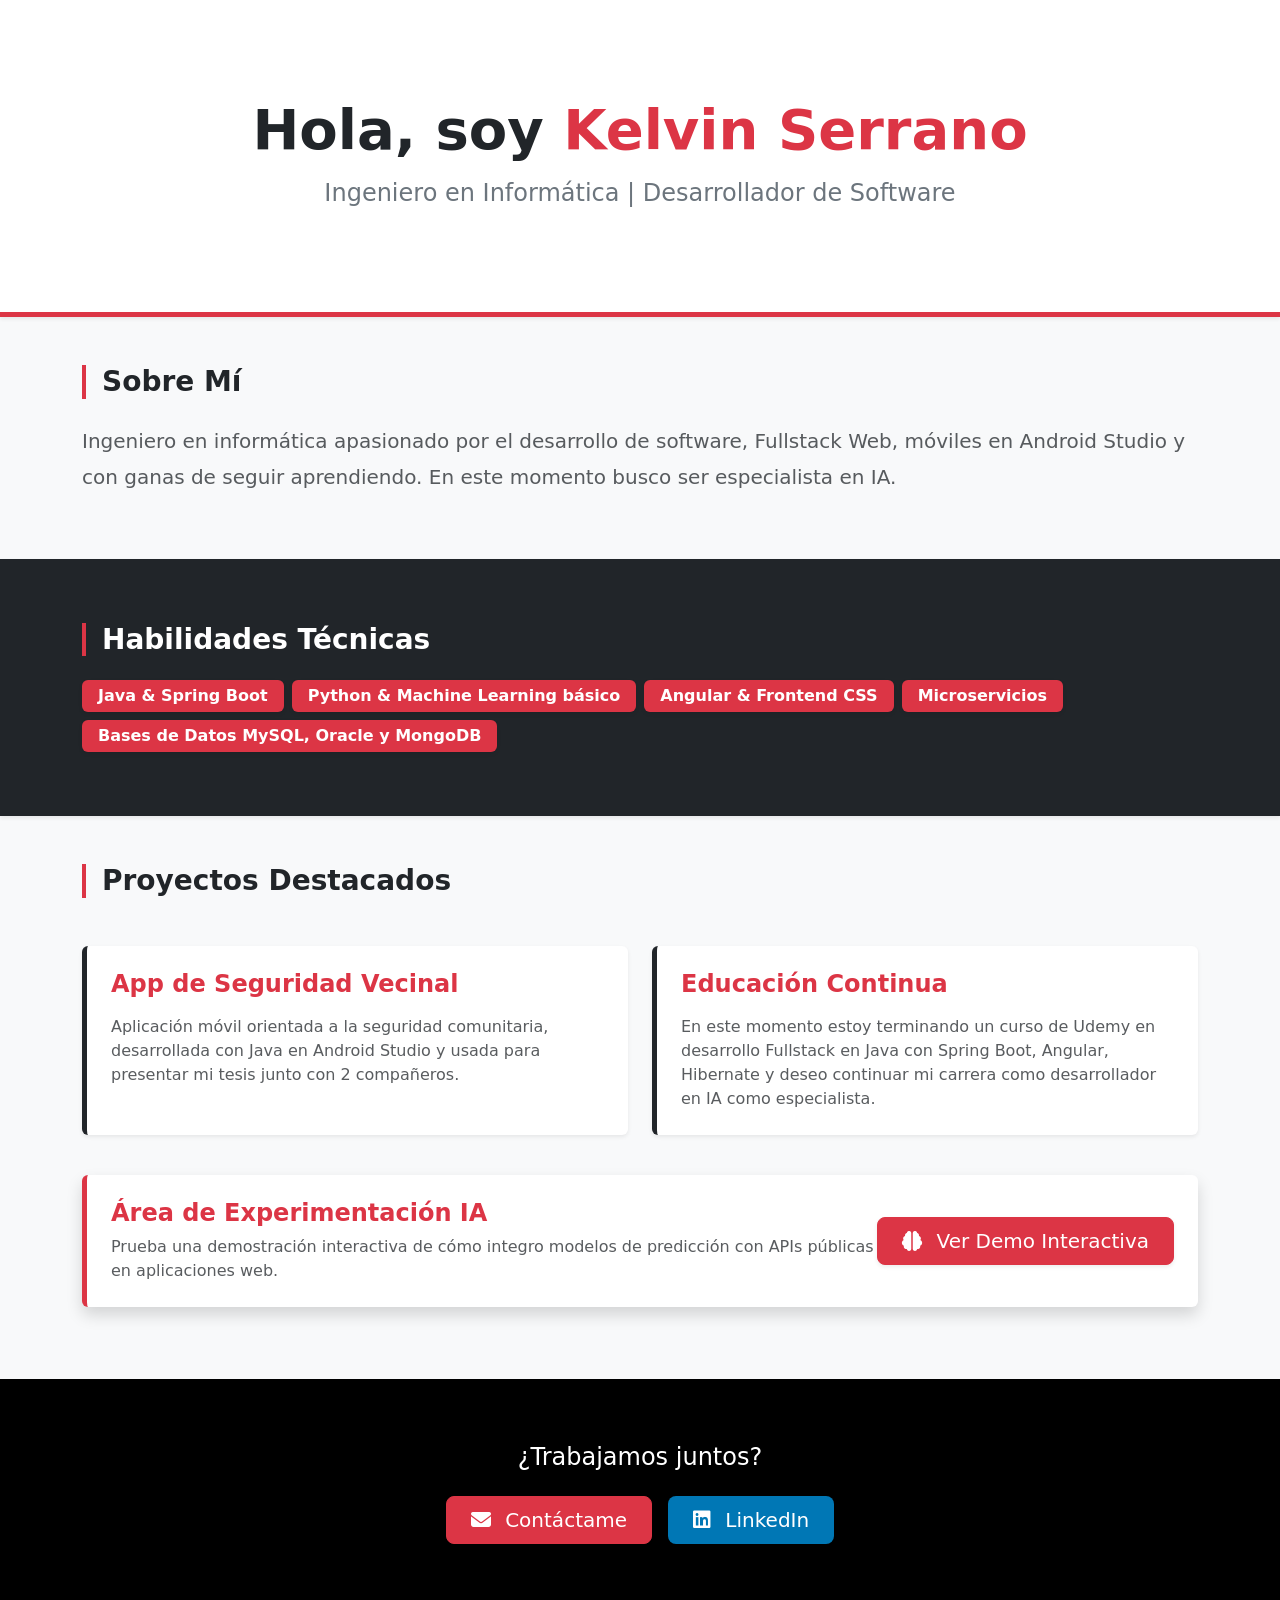
==== src/main/resources/templates/index.html @ f4e62570 "Version inicial de mi portafolio con IA" ====
<!DOCTYPE html>
<html lang="es" xmlns:th="http://www.thymeleaf.org">
<head>
    <meta charset="UTF-8">
    <meta name="viewport" content="width=device-width, initial-scale=1.0">
    <title>Portafolio - Ingeniero en Informática</title>
    <!-- FontAwesome y Bootstrap 5 -->
    <link rel="stylesheet" href="https://cdnjs.cloudflare.com/ajax/libs/font-awesome/6.4.0/css/all.min.css">
    <link href="https://cdn.jsdelivr.net/npm/bootstrap@5.3.3/dist/css/bootstrap.min.css" rel="stylesheet">
    <link rel="stylesheet" th:href="@{/css/style.css}">

    <style>
        /* Pequeño efecto hover para las tarjetas que Bootstrap no trae por defecto */
        .project-card-hover {
            transition: transform 0.3s ease, border-color 0.3s ease;
        }
        .project-card-hover:hover {
            transform: translateY(-5px);
            border-color: #D32F2F !important; /* Rojo al pasar el mouse */
        }
    </style>
</head>
<body class="bg-light text-dark">

<!-- CABECERA (HERO SECTION) -->
<header class="bg-white text-center py-5 border-bottom border-danger border-5 shadow-sm">
    <div class="container py-5">
        <h1 class="display-4 fw-bold text-dark">Hola, soy <span class="text-danger">Kelvin Serrano</span></h1>
        <h2 class="fs-4 text-secondary fw-light mt-3">Ingeniero en Informática | Desarrollador de Software</h2>
    </div>
</header>

<!-- SOBRE MÍ -->
<section id="sobre-mi" class="container py-5">
    <h3 class="fw-bold border-start border-danger border-4 ps-3 mb-4 text-dark">Sobre Mí</h3>
    <p class="lead text-muted" style="line-height: 1.8;">
        Ingeniero en informática apasionado por el desarrollo de software, Fullstack Web, móviles en Android Studio y con ganas de seguir aprendiendo. En este momento busco ser especialista en IA.
    </p>
</section>

<!-- HABILIDADES (Ahora usando Badges de Bootstrap) -->
<section id="habilidades" class="bg-dark py-5 shadow-sm">
    <div class="container py-3">
        <h3 class="fw-bold border-start border-danger border-4 ps-3 mb-4 text-white">Habilidades Técnicas</h3>
        <div class="d-flex flex-wrap gap-2 mt-4">
            <span class="badge bg-danger fs-6 px-3 py-2 shadow-sm">Java & Spring Boot</span>
            <span class="badge bg-danger fs-6 px-3 py-2 shadow-sm">Python & Machine Learning básico</span>
            <span class="badge bg-danger fs-6 px-3 py-2 shadow-sm">Angular & Frontend CSS</span>
            <span class="badge bg-danger fs-6 px-3 py-2 shadow-sm">Microservicios</span>
            <span class="badge bg-danger fs-6 px-3 py-2 shadow-sm">Bases de Datos MySQL, Oracle y MongoDB</span>
        </div>
    </div>
</section>

<!-- PROYECTOS -->
<section id="proyectos" class="container py-5 mb-4">
    <h3 class="fw-bold border-start border-danger border-4 ps-3 mb-4 text-dark">Proyectos Destacados</h3>

    <div class="row g-4 mt-2">
        <!-- Proyecto 1 -->
        <div class="col-md-6">
            <div class="card h-100 border-0 border-start border-dark border-5 shadow-sm project-card-hover bg-white">
                <div class="card-body p-4">
                    <h4 class="card-title text-danger fw-bold">App de Seguridad Vecinal</h4>
                    <p class="card-text text-muted mt-3">Aplicación móvil orientada a la seguridad comunitaria, desarrollada con Java en Android Studio y usada para presentar mi tesis junto con 2 compañeros.</p>
                </div>
            </div>
        </div>

        <!-- Proyecto 2 -->
        <div class="col-md-6">
            <div class="card h-100 border-0 border-start border-dark border-5 shadow-sm project-card-hover bg-white">
                <div class="card-body p-4">
                    <h4 class="card-title text-danger fw-bold">Educación Continua</h4>
                    <p class="card-text text-muted mt-3">En este momento estoy terminando un curso de Udemy en desarrollo Fullstack en Java con Spring Boot, Angular, Hibernate y deseo continuar mi carrera como desarrollador en IA como especialista.</p>
                </div>
            </div>
        </div>

        <!-- Proyecto 3 (Link a la Demo IA) -->
        <div class="col-12">
            <div class="card border-0 border-start border-danger border-5 shadow bg-white mt-3">
                <div class="card-body d-flex flex-column flex-md-row justify-content-between align-items-center p-4">
                    <div class="text-center text-md-start mb-3 mb-md-0">
                        <h4 class="card-title text-danger fw-bold mb-2">Área de Experimentación IA</h4>
                        <p class="card-text text-muted mb-0">Prueba una demostración interactiva de cómo integro modelos de predicción con APIs públicas en aplicaciones web.</p>
                    </div>
                    <a href="/demo" class="btn btn-danger btn-lg shadow-sm text-nowrap px-4 py-2">
                        <i class="fas fa-brain me-2"></i> Ver Demo Interactiva
                    </a>
                </div>
            </div>
        </div>
    </div>
</section>

<!-- FOOTER -->
<footer class="bg-black text-center py-5">
    <div class="container text-white py-3">
        <h4 class="mb-4 fw-light">¿Trabajamos juntos?</h4>
        <div class="d-flex justify-content-center gap-3 flex-wrap">
            <!-- Botón de Correo -->
            <a href="mailto:kelvinserrano1261@gmail.com" class="btn btn-danger btn-lg shadow px-4">
                <i class="fas fa-envelope me-2"></i> Contáctame
            </a>

            <!-- Botón de LinkedIn -->
            <a href="https://www.linkedin.com/in/kelvin-serrano-568427236" target="_blank" rel="noopener noreferrer" class="btn btn-lg shadow text-white px-4" style="background-color: #0077b5;">
                <i class="fab fa-linkedin me-2"></i> LinkedIn
            </a>
        </div>
    </div>
</footer>

<!-- Bootstrap JS -->
<script src="https://cdn.jsdelivr.net/npm/bootstrap@5.3.3/dist/js/bootstrap.bundle.min.js"></script>
</body>
</html>
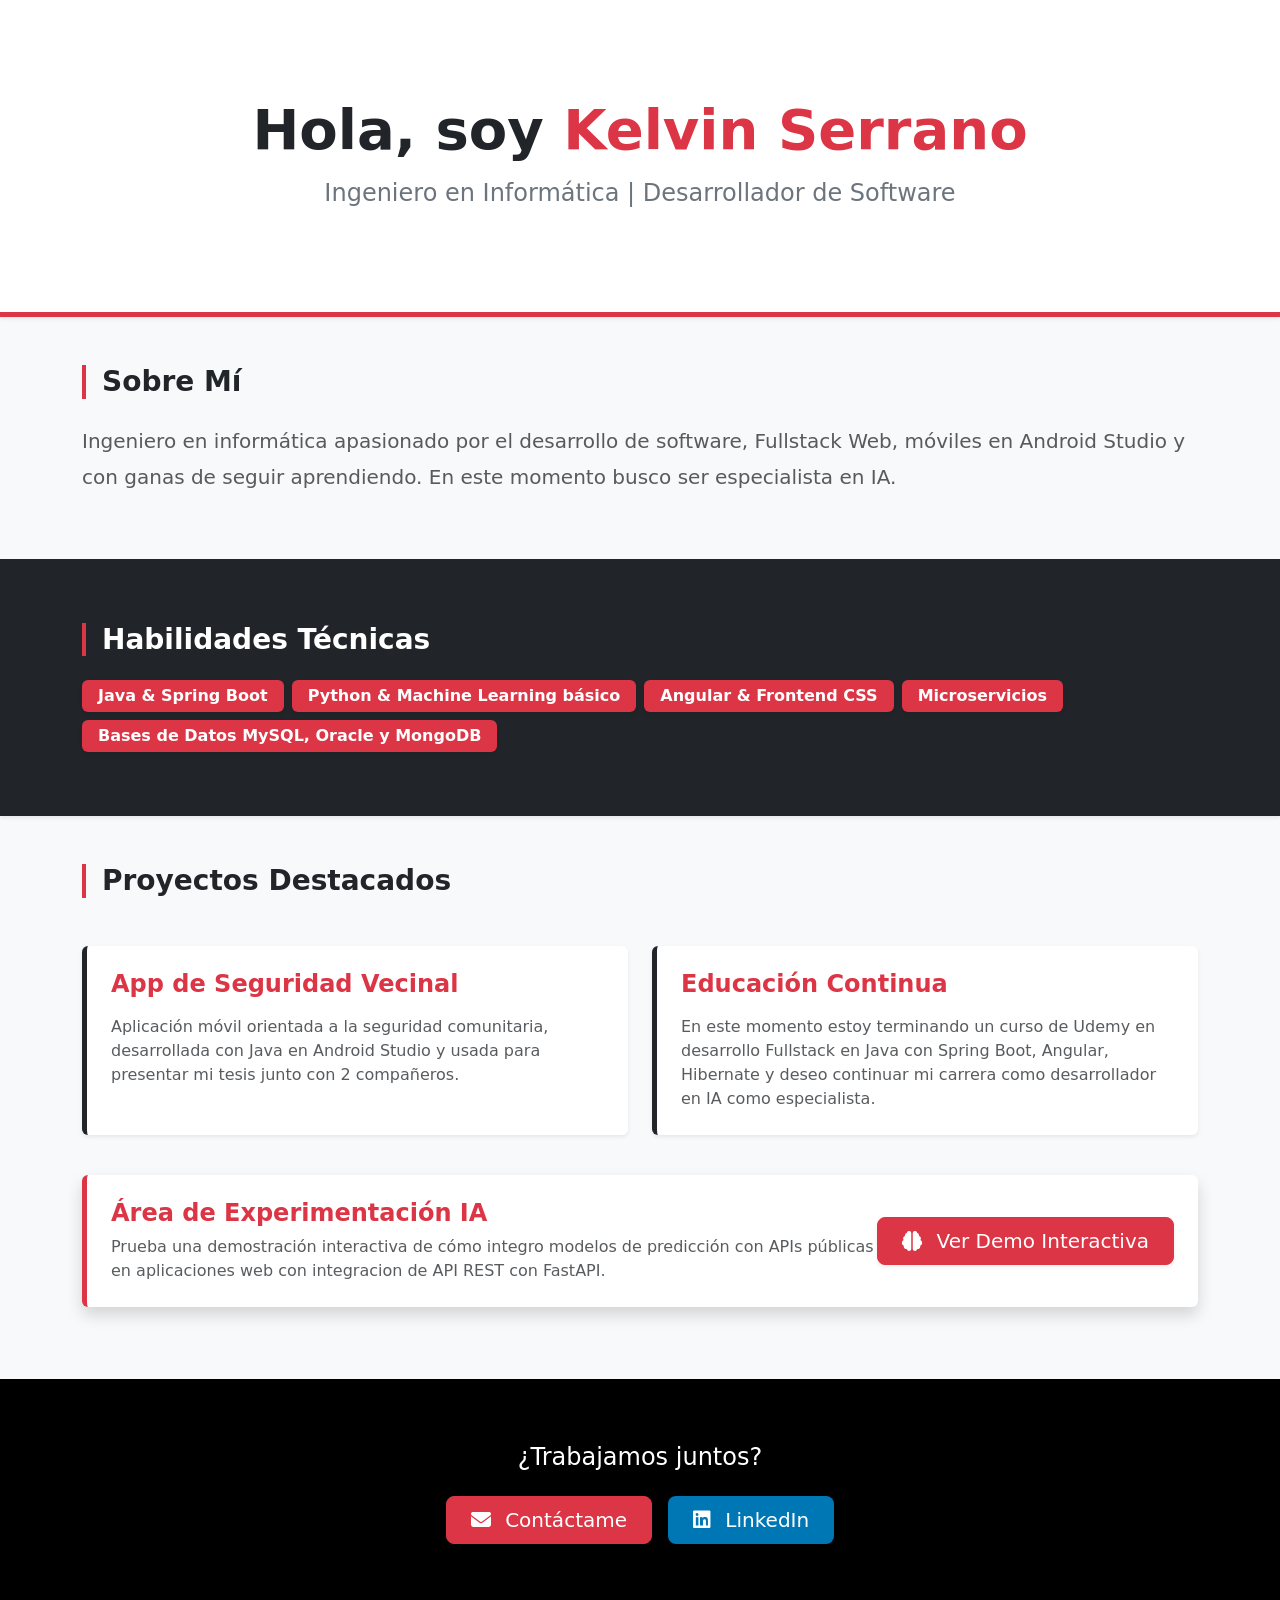
==== commit 9ed15b89: "Limpieza de entorno local e integración y conexion con API con motor predictivo en la nube" ====
--- a/src/main/resources/templates/index.html
+++ b/src/main/resources/templates/index.html
@@ -83,7 +83,7 @@
                 <div class="card-body d-flex flex-column flex-md-row justify-content-between align-items-center p-4">
                     <div class="text-center text-md-start mb-3 mb-md-0">
                         <h4 class="card-title text-danger fw-bold mb-2">Área de Experimentación IA</h4>
-                        <p class="card-text text-muted mb-0">Prueba una demostración interactiva de cómo integro modelos de predicción con APIs públicas en aplicaciones web.</p>
+                        <p class="card-text text-muted mb-0">Prueba una demostración interactiva de cómo integro modelos de predicción con APIs públicas en aplicaciones web con integracion de API REST con FastAPI.</p>
                     </div>
                     <a href="/demo" class="btn btn-danger btn-lg shadow-sm text-nowrap px-4 py-2">
                         <i class="fas fa-brain me-2"></i> Ver Demo Interactiva
